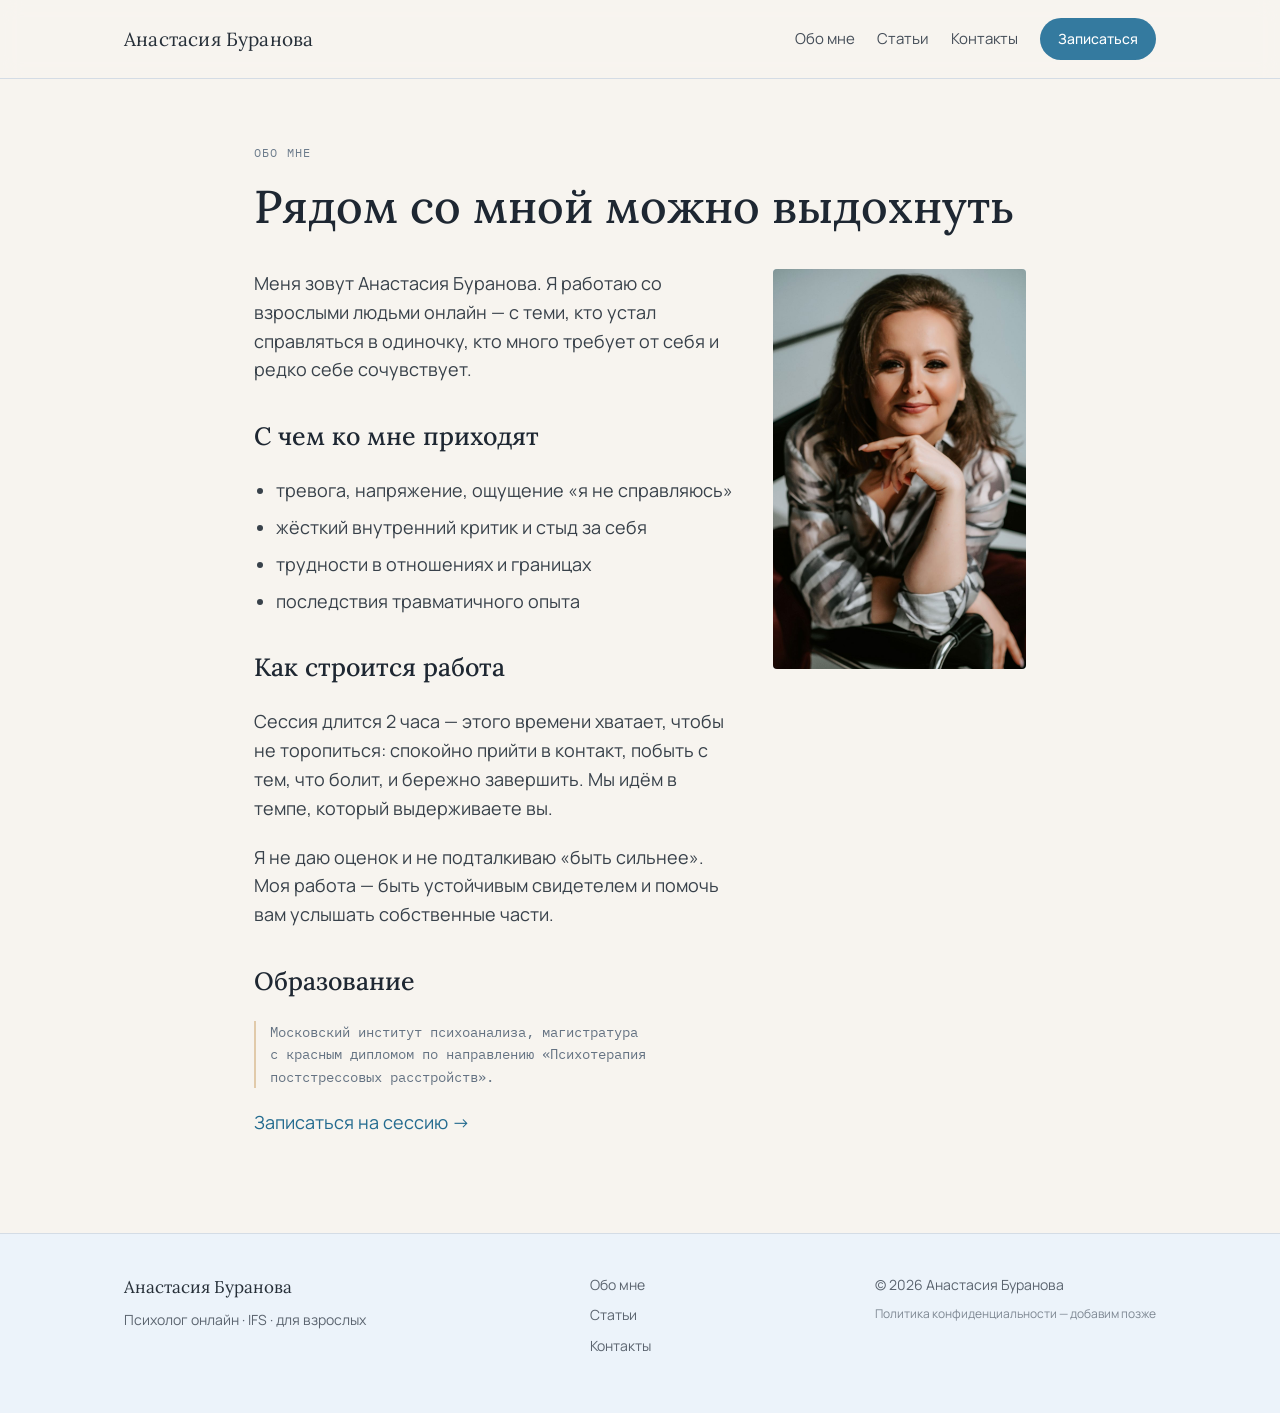
==== about.html @ a83aec08 "Сайт психолога Анастасии Бурановой (статический, из Claude Design) Многостраничный статический сайт " ====
<!DOCTYPE html>
<html lang="ru">
<head>
<meta charset="utf-8">
<meta name="viewport" content="width=device-width, initial-scale=1">
<title>Обо мне — Анастасия Буранова, психолог</title>
<meta name="description" content="Анастасия Буранова, психолог онлайн. Работаю со взрослыми в подходе IFS — бережно, без оценок. Образование: Московский институт психоанализа.">
<link rel="canonical" href="https://anbashkatova.github.io/psyholog/about.html">
<meta name="robots" content="index, follow">
<meta property="og:type" content="website">
<meta property="og:locale" content="ru_RU">
<meta property="og:site_name" content="Анастасия Буранова — психолог">
<meta property="og:title" content="Обо мне — Анастасия Буранова, психолог">
<meta property="og:description" content="Анастасия Буранова, психолог онлайн. Работаю со взрослыми в подходе IFS — бережно, без оценок. Образование: Московский институт психоанализа.">
<meta property="og:url" content="https://anbashkatova.github.io/psyholog/about.html">
<meta property="og:image" content="https://anbashkatova.github.io/psyholog/assets/portrait.jpg">
<meta name="twitter:card" content="summary_large_image">
<link rel="icon" href="favicon.svg" type="image/svg+xml">
<link rel="preconnect" href="https://fonts.googleapis.com">
<link rel="preconnect" href="https://fonts.gstatic.com" crossorigin>
<link rel="stylesheet" href="https://fonts.googleapis.com/css2?family=IBM+Plex+Mono:wght@400&family=Lora:ital,wght@0,400;0,500;0,600;1,400&family=Manrope:wght@400;500;600&display=swap">
<link rel="stylesheet" href="styles.css">

</head>
<body>
<div class="page">
  <header class="site-header">
    <div class="bar">
      <a href="index.html" class="brand">Анастасия&nbsp;Буранова</a>
      <nav class="nav">
        <a href="about.html" class="nav-lnk">Обо мне</a>
        <a href="blog.html" class="nav-lnk">Статьи</a>
        <a href="contacts.html" class="nav-lnk">Контакты</a>
        <a href="index.html#booking" class="cta cta-sm">Записаться</a>
      </nav>
    </div>
  </header>
  <main class="narrow">
    <p class="mono kicker">ОБО МНЕ</p>
    <h1 class="page-h1">Рядом со мной можно выдохнуть</h1>
    <div class="about-grid">
      <div class="about-body">
        <p>Меня зовут Анастасия Буранова. Я работаю со взрослыми людьми онлайн — с теми, кто устал справляться в одиночку, кто много требует от себя и редко себе сочувствует.</p>
        <h2 class="h2-sm">С чем ко мне приходят</h2>
        <ul class="dash-list">
          <li>тревога, напряжение, ощущение «я не справляюсь»</li>
          <li>жёсткий внутренний критик и стыд за себя</li>
          <li>трудности в отношениях и границах</li>
          <li>последствия травматичного опыта</li>
        </ul>
        <h2 class="h2-sm">Как строится работа</h2>
        <p>Сессия длится 2 часа — этого времени хватает, чтобы не торопиться: спокойно прийти в контакт, побыть с тем, что болит, и бережно завершить. Мы идём в темпе, который выдерживаете вы.</p>
        <p>Я не даю оценок и не подталкиваю «быть сильнее». Моя работа — быть устойчивым свидетелем и помочь вам услышать собственные части.</p>
        <h2 class="h2-sm">Образование</h2>
        <p class="edu-note">Московский институт психоанализа, магистратура с красным дипломом по направлению «Психотерапия постстрессовых расстройств».</p>
        <p><a href="index.html#booking" class="lnk">Записаться на сессию →</a></p>
      </div>
      <img src="assets/portrait.jpg" alt="Анастасия Буранова, психолог" class="about-photo" width="300" height="400">
    </div>
  </main>
  <footer class="site-footer">
    <div class="foot">
      <div class="foot-col">
        <span class="foot-name">Анастасия Буранова</span>
        <span>Психолог онлайн · IFS · для взрослых</span>
      </div>
      <div class="foot-col">
        <a href="about.html">Обо мне</a>
        <a href="blog.html">Статьи</a>
        <a href="contacts.html">Контакты</a>
      </div>
      <div class="foot-col foot-legal">
        <span>© 2026 Анастасия Буранова</span>
        <span class="muted">Политика конфиденциальности — добавим позже</span>
      </div>
    </div>
  </footer>
</div>
<script src="app.js" defer></script>
</body>
</html>
---- styles.css ----
/* Анастасия Буранова — психолог. Дизайн из Claude Design, палитра сохранена 1:1. */
:root{
  --bg:#f7f4ef; --ink:oklch(0.3 0.02 250); --ink-strong:oklch(0.27 0.025 252);
  --muted:oklch(0.5 0.02 250); --muted2:oklch(0.42 0.02 250); --line:oklch(0.89 0.015 250);
  --line-soft:oklch(0.93 0.01 250); --accent:oklch(0.55 0.09 235); --accent-ink:oklch(0.5 0.09 235);
  --accent-hover:oklch(0.48 0.1 235); --sky:oklch(0.94 0.025 232); --sand:oklch(0.95 0.028 75);
  --mono-warm:oklch(0.6 0.08 55);
}
*{box-sizing:border-box}
html,body{margin:0;padding:0;background:var(--bg)}
html{scroll-behavior:smooth}
body{font-family:Manrope,system-ui,sans-serif;color:var(--ink);line-height:1.6;-webkit-font-smoothing:antialiased}
img{max-width:100%;display:block}
a{color:var(--accent-ink);text-decoration:none}
a.lnk:hover{color:var(--accent-hover);text-decoration:underline}
::selection{background:oklch(0.88 0.05 232)}
.page{min-height:100vh}
.wrap{max-width:1080px;margin:0 auto;padding-left:24px;padding-right:24px}
.sec{padding-top:clamp(52px,6vw,84px)}
.mono{font-family:'IBM Plex Mono',ui-monospace,monospace}
.site-header{position:sticky;top:0;z-index:20;background:rgba(247,244,239,0.88);backdrop-filter:blur(10px);border-bottom:1px solid var(--line)}
.bar{max-width:1080px;margin:0 auto;padding:18px 24px;display:flex;align-items:center;gap:28px;flex-wrap:wrap}
.brand{font-family:Lora,Georgia,serif;font-size:19px;letter-spacing:.01em;color:var(--ink);margin-right:auto}
.brand:hover{text-decoration:none}
.nav{display:flex;align-items:center;gap:22px;flex-wrap:wrap;font-size:15px}
.nav-lnk{color:var(--muted2)}
.nav-lnk:hover{color:var(--accent-ink);text-decoration:none}
.cta{background:var(--accent);color:#fff;padding:15px 28px;border-radius:999px;font-weight:600;font-size:16px;display:inline-block}
.cta:hover{background:var(--accent-hover);color:#fff;text-decoration:none}
.cta-sm{padding:10px 18px;font-weight:500;font-size:14px}
.hero{background:linear-gradient(180deg,var(--sky) 0%,var(--bg) 100%)}
.hero-inner{max-width:1080px;margin:0 auto;padding:clamp(48px,6vw,76px) 24px clamp(52px,6vw,84px);display:flex;flex-wrap:wrap;gap:clamp(32px,4vw,56px);align-items:center}
.hero-copy{flex:1 1 340px;min-width:0}
.eyebrow{font-size:13px;letter-spacing:.14em;text-transform:uppercase;color:oklch(0.55 0.05 250);margin:0 0 20px}
.hero-h1{font-family:Lora,Georgia,serif;font-weight:500;font-size:clamp(34px,4.4vw,56px);line-height:1.12;margin:0 0 24px;color:var(--ink-strong);text-wrap:pretty}
.hero-lead{font-size:19px;line-height:1.62;margin:0 0 34px;max-width:34em;color:oklch(0.38 0.02 250);text-wrap:pretty}
.hero-cta{display:flex;gap:14px;flex-wrap:wrap;align-items:center}
.hero-price{font-size:15px;color:var(--muted)}
.hero-photo{flex:1 1 280px;min-width:0;max-width:420px;border-radius:4px;overflow:hidden;box-shadow:0 24px 60px -30px oklch(0.4 0.06 250 / .45)}
.hero-photo img{width:100%;aspect-ratio:4/5;object-fit:cover;object-position:50% 0%;background:oklch(0.9 0.03 232)}
.h2{font-family:Lora,Georgia,serif;font-weight:500;font-size:30px;line-height:1.2;margin:0 0 12px;color:var(--ink-strong)}
.sec-sub{margin:0 0 40px;font-size:17px;color:var(--muted);max-width:46em}
.page-h1{font-family:Lora,Georgia,serif;font-weight:500;font-size:clamp(32px,4vw,46px);line-height:1.14;margin:0 0 36px;color:var(--ink-strong);text-wrap:pretty}
.about-brief{display:flex;flex-wrap:wrap;gap:clamp(20px,3vw,48px);align-items:start}
.about-brief .h2{flex:1 1 240px;min-width:0;margin:0}
.about-brief-text{flex:2 1 320px;min-width:0;font-size:18px;color:oklch(0.38 0.02 250);display:flex;flex-direction:column;gap:18px}
.about-brief-text p{margin:0;text-wrap:pretty}
.cards{display:grid;grid-template-columns:repeat(auto-fit,minmax(260px,1fr));gap:20px}
.card{background:#fff;border:1px solid oklch(0.91 0.015 250);border-radius:6px;padding:28px}
.num{font-size:13px;color:var(--mono-warm);margin:0 0 14px}
.card-h{font-family:Lora,Georgia,serif;font-weight:500;font-size:21px;margin:0 0 12px;color:var(--ink-strong)}
.card-p{margin:0;font-size:16px;color:var(--muted2);text-wrap:pretty}
.booking{background:var(--sand);border-radius:8px;padding:clamp(26px,4vw,48px);display:flex;flex-wrap:wrap;gap:clamp(28px,4vw,44px);align-items:start}
.booking-info{flex:1 1 280px;min-width:0}
.booking-col{flex:1 1 320px;min-width:0}
.specs{margin:0;display:grid;grid-template-columns:auto 1fr;gap:10px 18px;font-size:17px}
.specs dt{color:oklch(0.52 0.02 250)}
.specs dd{margin:0;color:var(--ink)}
.note-soft{margin:22px 0 0;font-size:15px;color:oklch(0.48 0.02 250);text-wrap:pretty}
.booking-embed{background:#fff;border:1px solid oklch(0.9 0.02 250);border-radius:6px;padding:20px}
.mono-label{font-family:'IBM Plex Mono',monospace;font-size:12px;letter-spacing:.08em;color:oklch(0.55 0.03 250);margin:0 0 14px}
.planerka-frame{width:100%;min-height:620px;border:0;border-radius:6px;background:#fff;display:block}
.booking-fallback{margin:14px 0 0;font-size:14px;color:var(--muted)}
.teaser-head{display:flex;align-items:baseline;justify-content:space-between;gap:20px;flex-wrap:wrap;margin-bottom:28px}
.teaser-head .h2{margin:0}
.teaser-list{list-style:none;margin:0;padding:0;display:flex;flex-direction:column;border-top:1px solid oklch(0.9 0.015 250)}
.teaser-item{border-bottom:1px solid oklch(0.9 0.015 250)}
.row{display:grid;gap:20px;text-decoration:none;color:inherit;align-items:baseline}
.row:hover{background:oklch(0.97 0.012 250);text-decoration:none}
.teaser-row{grid-template-columns:108px minmax(0,1fr);padding:20px 4px}
.date{font-size:13px;color:oklch(0.58 0.03 250)}
.teaser-title{font-family:Lora,Georgia,serif;font-size:20px;color:oklch(0.3 0.025 252)}
.pills{display:flex;gap:14px;flex-wrap:wrap}
.pill{border:1px solid oklch(0.85 0.03 235);background:#fff;padding:14px 24px;border-radius:999px;font-size:16px;color:var(--ink)}
.pill:hover{background:oklch(0.97 0.015 235);text-decoration:none}
.sec-contacts-home{padding-bottom:96px}
.narrow{max-width:820px;margin:0 auto;padding:64px 24px 96px}
.kicker{font-size:12px;letter-spacing:.1em;text-transform:uppercase;color:oklch(0.58 0.03 250);margin:0 0 18px}
.about-grid{display:flex;flex-wrap:wrap-reverse;gap:clamp(24px,4vw,40px);align-items:start}
.about-body{flex:3 1 320px;min-width:0;font-size:18px;color:oklch(0.37 0.02 250);display:flex;flex-direction:column;gap:20px}
.about-body p{margin:0;text-wrap:pretty}
.h2-sm{font-family:Lora,Georgia,serif;font-weight:500;font-size:25px;margin:12px 0 0;color:var(--ink-strong)}
.dash-list{margin:0;padding-left:22px;display:flex;flex-direction:column;gap:8px}
.edu-note{font-family:'IBM Plex Mono',monospace;font-size:14px;color:oklch(0.55 0.03 250);border-left:2px solid oklch(0.85 0.05 75);padding-left:14px;text-wrap:pretty}
.about-photo{flex:1 1 200px;min-width:0;max-width:300px;aspect-ratio:3/4;object-fit:cover;object-position:50% 0%;border-radius:4px;background:oklch(0.9 0.03 232)}
.blog{max-width:760px}
.blog-h1{margin-bottom:14px}
.blog-sub{margin:0 0 32px;font-size:18px;color:var(--muted);text-wrap:pretty}
.subscribe{display:flex;align-items:center;justify-content:space-between;gap:16px;background:var(--sand);border:1px solid oklch(0.89 0.04 75);border-radius:6px;padding:16px 20px;color:oklch(0.34 0.02 250);font-size:16px;margin-bottom:36px}
.subscribe:hover{background:oklch(0.97 0.02 75);text-decoration:none}
.subscribe-arr{font-size:13px;color:var(--accent-ink)}
.search-input{width:100%;font-family:Manrope,sans-serif;font-size:16px;padding:14px 18px;border:1px solid oklch(0.88 0.015 250);border-radius:6px;background:#fff;color:var(--ink);outline:none;margin-bottom:36px}
.search-input:focus{border-color:oklch(0.65 0.07 235)}
.tags-label{font-size:15px;color:var(--muted);margin:0 0 14px}
.tags{display:flex;flex-wrap:wrap;gap:10px}
.top-tags{margin-bottom:12px}
.tag-btn{font-family:Manrope,sans-serif;font-size:14px;padding:9px 16px;border-radius:999px;cursor:pointer;border:1px solid oklch(0.88 0.02 250);background:#fff;color:var(--muted2)}
.tag-btn:hover{border-color:oklch(0.7 0.05 235)}
.tag-btn.active{border-color:var(--accent);background:var(--accent);color:#fff}
.all-tags-wrap{margin-bottom:44px}
.all-tags-summary{cursor:pointer;font-size:14px;color:var(--accent-ink);font-family:'IBM Plex Mono',monospace}
.all-tags{padding-top:14px}
.month{margin-bottom:40px}
.month-label{font-family:'IBM Plex Mono',monospace;font-weight:400;font-size:12px;letter-spacing:.14em;color:oklch(0.58 0.03 250);margin:0 0 6px;padding-bottom:10px;border-bottom:1px solid oklch(0.9 0.015 250)}
.post-list{list-style:none;margin:0;padding:0}
.post-row{grid-template-columns:92px minmax(0,1fr);gap:18px;padding:16px 4px;border-bottom:1px solid var(--line-soft)}
.post-title{font-family:Lora,Georgia,serif;font-size:19px;color:oklch(0.3 0.025 252);text-wrap:pretty}
.empty{font-size:16px;color:var(--muted)}
.article{max-width:680px;padding-top:56px}
.art-back{margin:0 0 28px;font-size:15px}
.art-meta{font-size:12px;letter-spacing:.08em;color:oklch(0.58 0.03 250);margin:0 0 14px}
.art-h1{font-family:Lora,Georgia,serif;font-weight:500;font-size:clamp(30px,3.6vw,42px);line-height:1.16;margin:0 0 28px;color:var(--ink-strong);text-wrap:pretty}
.art-lead{font-size:20px;line-height:1.55;color:oklch(0.36 0.02 250);margin:0 0 32px;text-wrap:pretty}
.art-body{font-size:18px;color:oklch(0.37 0.02 250);display:flex;flex-direction:column;gap:22px}
.art-body p{margin:0;text-wrap:pretty}
.art-h2{font-family:Lora,Georgia,serif;font-weight:500;font-size:25px;margin:0;color:var(--ink-strong)}
.art-note{font-family:'IBM Plex Mono',monospace;font-size:14px;color:oklch(0.55 0.03 250);border-left:2px solid oklch(0.85 0.05 75);padding-left:14px;text-wrap:pretty}
.art-cta{margin-top:48px;padding:32px;background:var(--sky);border-radius:8px}
.art-cta p{margin:0 0 18px;font-size:17px;color:oklch(0.33 0.02 250);text-wrap:pretty}
.art-cta .cta{padding:13px 24px;font-size:15px}
.site-footer{border-top:1px solid var(--line);background:oklch(0.96 0.012 250)}
.foot{max-width:1080px;margin:0 auto;padding:40px 24px 56px;display:flex;gap:28px;flex-wrap:wrap;justify-content:space-between;align-items:flex-start;font-size:14px;color:var(--muted)}
.foot-col{display:flex;flex-direction:column;gap:8px}
.foot-col a{color:var(--muted)}
.foot-col a:hover{color:var(--accent-ink)}
.foot-name{font-family:Lora,Georgia,serif;font-size:17px;color:var(--ink)}
.foot-legal{max-width:22em}
.muted{color:oklch(0.62 0.02 250);font-size:12px}
@media (prefers-reduced-motion:reduce){html{scroll-behavior:auto}*{transition:none!important}}
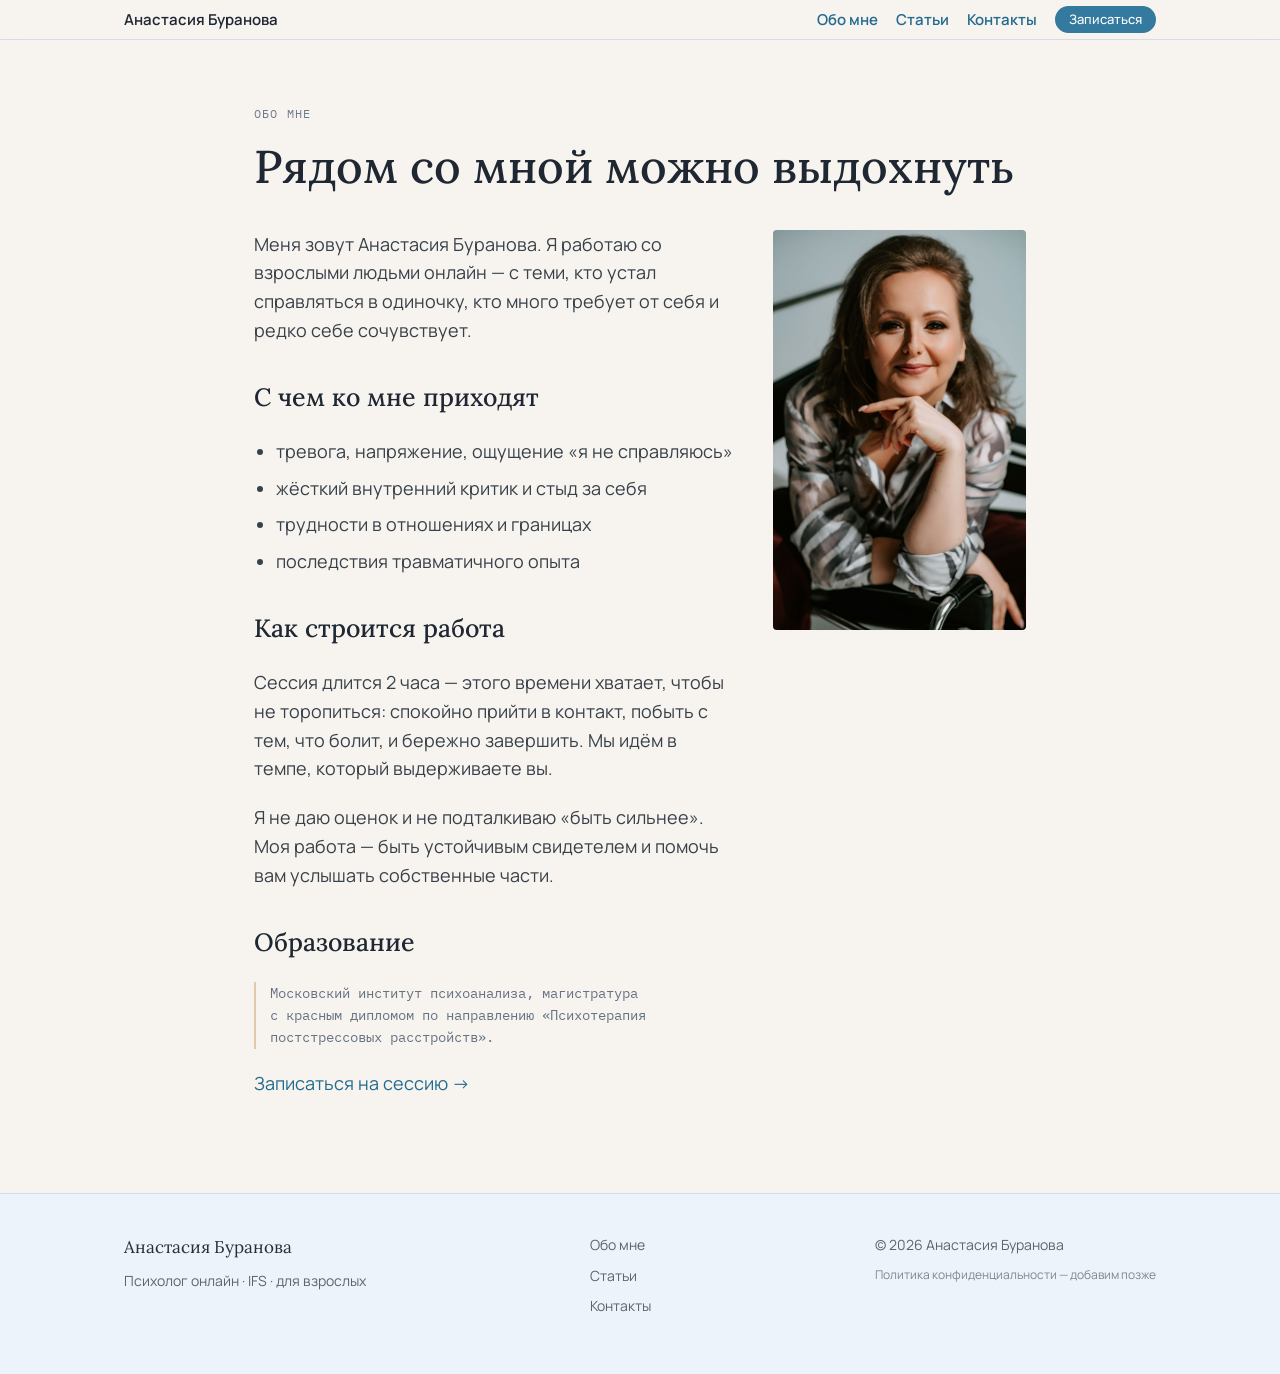
==== commit 3492611c: "Привязать домен buranova-psyholog.ru Добавлен файл CNAME для GitHub Pages; все канонические ссылки, " ====
--- a/about.html
+++ b/about.html
@@ -5,15 +5,15 @@
 <meta name="viewport" content="width=device-width, initial-scale=1">
 <title>Обо мне — Анастасия Буранова, психолог</title>
 <meta name="description" content="Анастасия Буранова, психолог онлайн. Работаю со взрослыми в подходе IFS — бережно, без оценок. Образование: Московский институт психоанализа.">
-<link rel="canonical" href="https://anbashkatova.github.io/psyholog/about.html">
+<link rel="canonical" href="https://buranova-psyholog.ru/about.html">
 <meta name="robots" content="index, follow">
 <meta property="og:type" content="website">
 <meta property="og:locale" content="ru_RU">
 <meta property="og:site_name" content="Анастасия Буранова — психолог">
 <meta property="og:title" content="Обо мне — Анастасия Буранова, психолог">
 <meta property="og:description" content="Анастасия Буранова, психолог онлайн. Работаю со взрослыми в подходе IFS — бережно, без оценок. Образование: Московский институт психоанализа.">
-<meta property="og:url" content="https://anbashkatova.github.io/psyholog/about.html">
-<meta property="og:image" content="https://anbashkatova.github.io/psyholog/assets/portrait.jpg">
+<meta property="og:url" content="https://buranova-psyholog.ru/about.html">
+<meta property="og:image" content="https://buranova-psyholog.ru/assets/portrait.jpg">
 <meta name="twitter:card" content="summary_large_image">
 <link rel="icon" href="favicon.svg" type="image/svg+xml">
 <link rel="preconnect" href="https://fonts.googleapis.com">
--- a/styles.css
+++ b/styles.css
@@ -19,25 +19,31 @@
 .sec{padding-top:clamp(52px,6vw,84px)}
 .mono{font-family:'IBM Plex Mono',ui-monospace,monospace}
 .site-header{position:sticky;top:0;z-index:20;background:rgba(247,244,239,0.88);backdrop-filter:blur(10px);border-bottom:1px solid var(--line)}
-.bar{max-width:1080px;margin:0 auto;padding:18px 24px;display:flex;align-items:center;gap:28px;flex-wrap:wrap}
-.brand{font-family:Lora,Georgia,serif;font-size:19px;letter-spacing:.01em;color:var(--ink);margin-right:auto}
+.bar{max-width:1080px;margin:0 auto;padding:6px 24px;display:flex;align-items:center;gap:24px;flex-wrap:wrap;line-height:1.15}
+.brand{font-size:15px;color:var(--ink-strong);font-weight:600;margin-right:auto;line-height:1.15}
 .brand:hover{text-decoration:none}
-.nav{display:flex;align-items:center;gap:22px;flex-wrap:wrap;font-size:15px}
-.nav-lnk{color:var(--muted2)}
-.nav-lnk:hover{color:var(--accent-ink);text-decoration:none}
+.nav{display:flex;align-items:center;gap:18px;flex-wrap:wrap;font-size:15px;line-height:1.15}
+.nav-lnk{color:var(--accent-ink);font-weight:600}
+.nav-lnk:hover{color:var(--accent-hover);text-decoration:none}
 .cta{background:var(--accent);color:#fff;padding:15px 28px;border-radius:999px;font-weight:600;font-size:16px;display:inline-block}
 .cta:hover{background:var(--accent-hover);color:#fff;text-decoration:none}
-.cta-sm{padding:10px 18px;font-weight:500;font-size:14px}
+.cta-sm{padding:6px 14px;font-weight:500;font-size:13px;line-height:1.15}
 .hero{background:linear-gradient(180deg,var(--sky) 0%,var(--bg) 100%)}
 .hero-inner{max-width:1080px;margin:0 auto;padding:clamp(48px,6vw,76px) 24px clamp(52px,6vw,84px);display:flex;flex-wrap:wrap;gap:clamp(32px,4vw,56px);align-items:center}
 .hero-copy{flex:1 1 340px;min-width:0}
 .eyebrow{font-size:13px;letter-spacing:.14em;text-transform:uppercase;color:oklch(0.55 0.05 250);margin:0 0 20px}
 .hero-h1{font-family:Lora,Georgia,serif;font-weight:500;font-size:clamp(34px,4.4vw,56px);line-height:1.12;margin:0 0 24px;color:var(--ink-strong);text-wrap:pretty}
-.hero-lead{font-size:19px;line-height:1.62;margin:0 0 34px;max-width:34em;color:oklch(0.38 0.02 250);text-wrap:pretty}
+.hero-lead{font-size:16px;line-height:1.6;margin:0 0 34px;max-width:40em;color:oklch(0.38 0.02 250)}
+.hero-lead p{margin:0;text-wrap:pretty}
+.hero-lead p::before{content:"•";color:oklch(0.8 0.03 235);margin-right:.4em}
+.hero-lead p + p{margin-top:1.6em}
 .hero-cta{display:flex;gap:14px;flex-wrap:wrap;align-items:center}
-.hero-price{font-size:15px;color:var(--muted)}
-.hero-photo{flex:1 1 280px;min-width:0;max-width:420px;border-radius:4px;overflow:hidden;box-shadow:0 24px 60px -30px oklch(0.4 0.06 250 / .45)}
-.hero-photo img{width:100%;aspect-ratio:4/5;object-fit:cover;object-position:50% 0%;background:oklch(0.9 0.03 232)}
+.hero-price{display:flex;flex-direction:column;gap:6px;font-size:15px;color:var(--ink-strong)}
+.hero-price b{font-weight:600}
+.hero-price-sub{font-weight:500;font-size:14px;line-height:1.5;color:var(--ink);max-width:32em;text-wrap:pretty}
+.hero-photo{position:relative;flex:1 1 280px;min-width:0;max-width:420px}
+.hero-photo::before{content:"";position:absolute;inset:-14px -16px -26px -16px;border-radius:24px;background:linear-gradient(150deg,var(--accent) 0%,oklch(0.8 0.09 75) 50%,oklch(0.78 0.08 235) 100%);filter:blur(34px);opacity:.72;z-index:0}
+.hero-photo img{width:100%;aspect-ratio:4/5;object-fit:cover;object-position:50% 0%;border-radius:8px;background:oklch(0.9 0.03 232);position:relative;z-index:1}
 .h2{font-family:Lora,Georgia,serif;font-weight:500;font-size:30px;line-height:1.2;margin:0 0 12px;color:var(--ink-strong)}
 .sec-sub{margin:0 0 40px;font-size:17px;color:var(--muted);max-width:46em}
 .page-h1{font-family:Lora,Georgia,serif;font-weight:500;font-size:clamp(32px,4vw,46px);line-height:1.14;margin:0 0 36px;color:var(--ink-strong);text-wrap:pretty}
@@ -50,16 +56,16 @@
 .num{font-size:13px;color:var(--mono-warm);margin:0 0 14px}
 .card-h{font-family:Lora,Georgia,serif;font-weight:500;font-size:21px;margin:0 0 12px;color:var(--ink-strong)}
 .card-p{margin:0;font-size:16px;color:var(--muted2);text-wrap:pretty}
-.booking{background:var(--sand);border-radius:8px;padding:clamp(26px,4vw,48px);display:flex;flex-wrap:wrap;gap:clamp(28px,4vw,44px);align-items:start}
-.booking-info{flex:1 1 280px;min-width:0}
+.booking{background:linear-gradient(135deg,var(--sand) 0%,var(--bg) 50%,var(--sky) 100%);border:1px solid var(--line-soft);border-radius:16px;padding:clamp(22px,3vw,34px);display:flex;flex-wrap:wrap;gap:clamp(24px,3.5vw,40px);align-items:start}
+.booking-info{flex:1 1 260px;min-width:0}
 .booking-col{flex:1 1 320px;min-width:0}
-.specs{margin:0;display:grid;grid-template-columns:auto 1fr;gap:10px 18px;font-size:17px}
+.specs{margin:0;display:grid;grid-template-columns:auto 1fr;gap:8px 18px;font-size:15px}
 .specs dt{color:oklch(0.52 0.02 250)}
 .specs dd{margin:0;color:var(--ink)}
-.note-soft{margin:22px 0 0;font-size:15px;color:oklch(0.48 0.02 250);text-wrap:pretty}
-.booking-embed{background:#fff;border:1px solid oklch(0.9 0.02 250);border-radius:6px;padding:20px}
+.note-soft{margin:16px 0 0;font-size:14px;color:oklch(0.48 0.02 250);text-wrap:pretty}
+.booking-embed{background:#fff;border:1px solid oklch(0.9 0.02 250);border-radius:10px;padding:18px}
 .mono-label{font-family:'IBM Plex Mono',monospace;font-size:12px;letter-spacing:.08em;color:oklch(0.55 0.03 250);margin:0 0 14px}
-.planerka-frame{width:100%;min-height:620px;border:0;border-radius:6px;background:#fff;display:block}
+.planerka-frame{width:100%;min-height:580px;border:0;border-radius:6px;background:#fff;display:block}
 .booking-fallback{margin:14px 0 0;font-size:14px;color:var(--muted)}
 .teaser-head{display:flex;align-items:baseline;justify-content:space-between;gap:20px;flex-wrap:wrap;margin-bottom:28px}
 .teaser-head .h2{margin:0}
@@ -127,3 +133,12 @@
 .foot-legal{max-width:22em}
 .muted{color:oklch(0.62 0.02 250);font-size:12px}
 @media (prefers-reduced-motion:reduce){html{scroll-behavior:auto}*{transition:none!important}}
+
+/* мобильная шапка: слева две строки (имя / меню), кнопка — справа по центру между ними */
+@media (max-width:640px){
+  .bar{position:relative;padding:2px 124px 2px 14px;gap:3px 10px;line-height:1.05}
+  .brand{flex-basis:100%;margin-right:0;line-height:1.1;text-align:left}
+  .nav{flex-basis:100%;flex-wrap:nowrap;gap:8px;font-size:13px;line-height:1.1;justify-content:flex-start;align-items:center}
+  .nav-lnk{white-space:nowrap}
+  .cta-sm{position:absolute;right:14px;top:50%;transform:translateY(-50%);margin:0;padding:7px 16px;font-size:13px;font-weight:600;white-space:nowrap;line-height:1.1}
+}
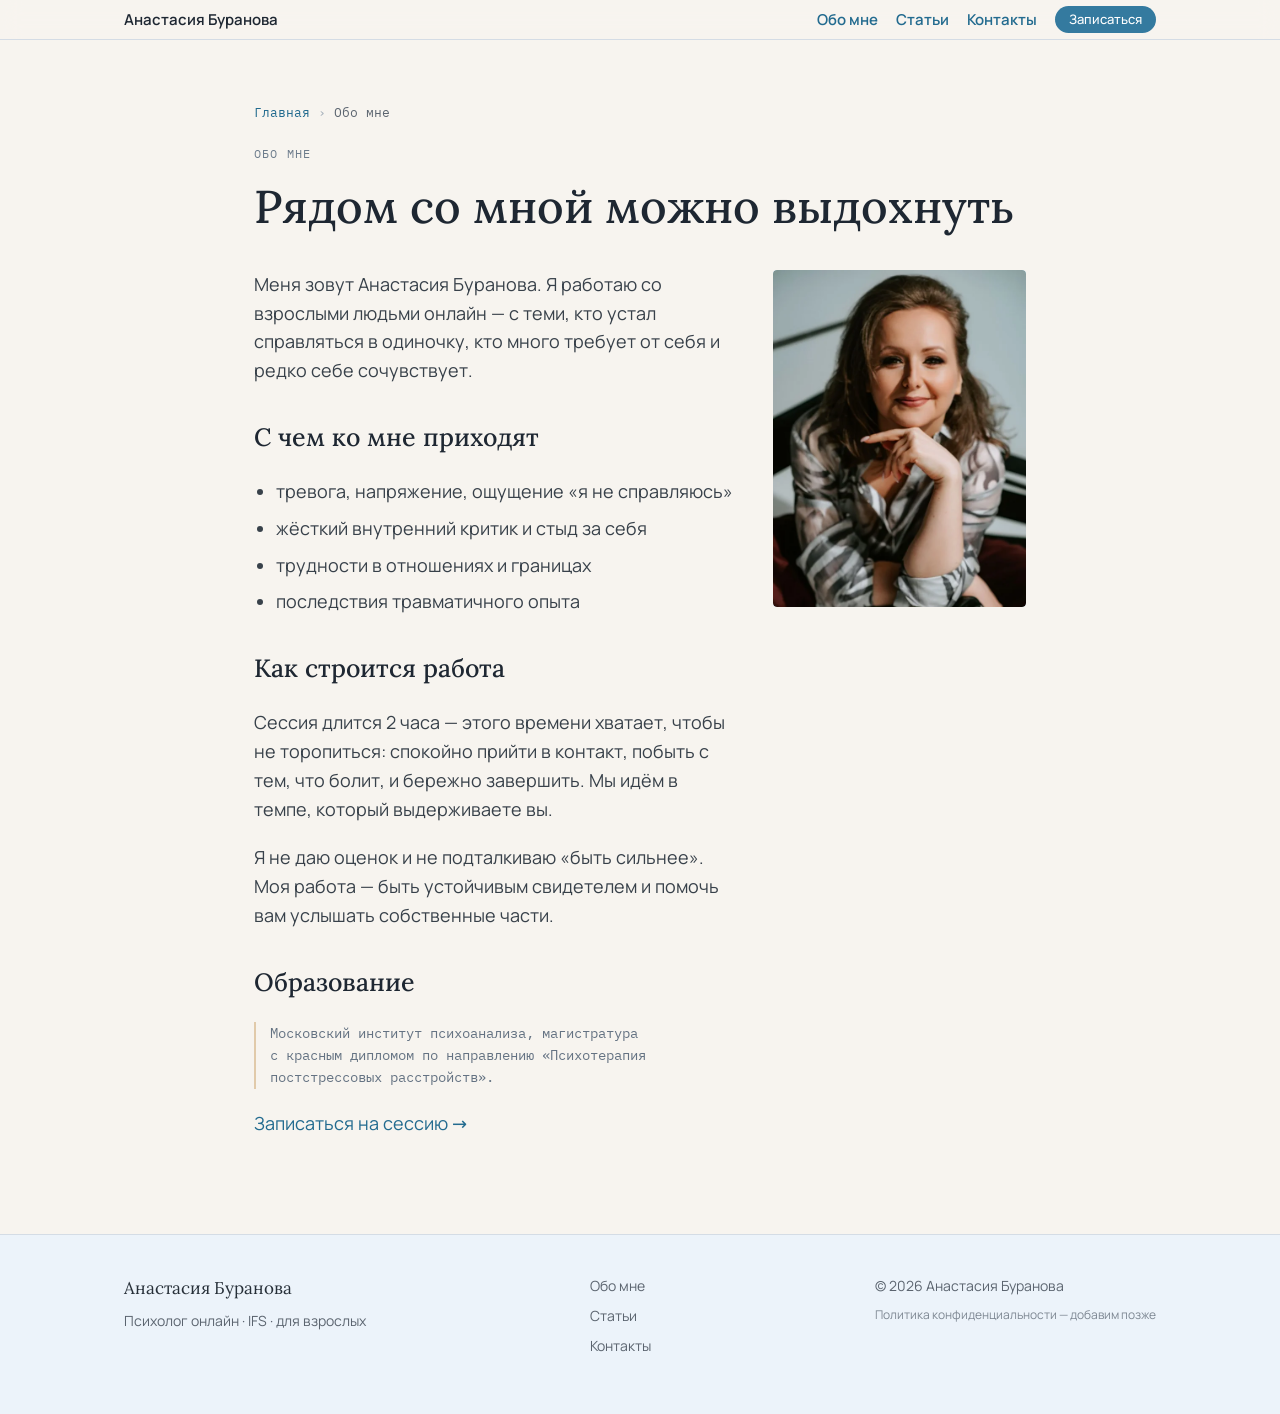
==== commit 567e72dd: "Техническая SEO-оптимизация: шрифты, картинки, микроразметка, 404, sitemap - Google Fonts заменены л" ====
--- a/about.html
+++ b/about.html
@@ -13,14 +13,31 @@
 <meta property="og:title" content="Обо мне — Анастасия Буранова, психолог">
 <meta property="og:description" content="Анастасия Буранова, психолог онлайн. Работаю со взрослыми в подходе IFS — бережно, без оценок. Образование: Московский институт психоанализа.">
 <meta property="og:url" content="https://buranova-psyholog.ru/about.html">
-<meta property="og:image" content="https://buranova-psyholog.ru/assets/portrait.jpg">
+<meta property="og:image" content="https://buranova-psyholog.ru/assets/og-cover.jpg">
+<meta property="og:image:width" content="1200">
+<meta property="og:image:height" content="630">
+<meta property="og:image:alt" content="Анастасия Буранова — психолог онлайн, метод IFS">
 <meta name="twitter:card" content="summary_large_image">
 <link rel="icon" href="favicon.svg" type="image/svg+xml">
-<link rel="preconnect" href="https://fonts.googleapis.com">
-<link rel="preconnect" href="https://fonts.gstatic.com" crossorigin>
-<link rel="stylesheet" href="https://fonts.googleapis.com/css2?family=IBM+Plex+Mono:wght@400&family=Lora:ital,wght@0,400;0,500;0,600;1,400&family=Manrope:wght@400;500;600&display=swap">
+<link rel="preload" href="assets/fonts/Manrope-400-cyrillic.woff2" as="font" type="font/woff2" crossorigin>
+<link rel="preload" href="assets/fonts/Lora-400-cyrillic.woff2" as="font" type="font/woff2" crossorigin>
+<link rel="stylesheet" href="assets/fonts.css?v=1">
 <link rel="stylesheet" href="styles.css">
 
+  <!-- Yandex.Metrika counter -->
+  <script type="text/javascript">
+      (function(m,e,t,r,i,k,a){
+          m[i]=m[i]||function(){(m[i].a=m[i].a||[]).push(arguments)};
+          m[i].l=1*new Date();
+          for (var j = 0; j < document.scripts.length; j++) {if (document.scripts[j].src === r) { return; }}
+          k=e.createElement(t),a=e.getElementsByTagName(t)[0],k.async=1,k.src=r,a.parentNode.insertBefore(k,a)
+      })(window, document,'script','https://mc.yandex.ru/metrika/tag.js?id=112844238', 'ym');
+
+      ym(112844238, 'init', {ssr:true, webvisor:true, clickmap:true, ecommerce:"dataLayer", referrer: document.referrer, url: location.href, accurateTrackBounce:true, trackLinks:true});
+  </script>
+  <noscript><div><img src="https://mc.yandex.ru/watch/112844238" style="position:absolute; left:-9999px;" alt="" /></div></noscript>
+  <!-- /Yandex.Metrika counter -->
+<script type="application/ld+json">{"@context":"https://schema.org","@type":"BreadcrumbList","itemListElement":[{"@type":"ListItem","position":1,"name":"Главная","item":"https://buranova-psyholog.ru/"},{"@type":"ListItem","position":2,"name":"Обо мне","item":"https://buranova-psyholog.ru/about.html"}]}</script>
 </head>
 <body>
 <div class="page">
@@ -36,6 +53,7 @@
     </div>
   </header>
   <main class="narrow">
+    <nav class="crumbs" aria-label="Хлебные крошки"><a href="index.html">Главная</a><span class="crumbs-sep" aria-hidden="true">›</span><span class="crumbs-cur">Обо мне</span></nav>
     <p class="mono kicker">ОБО МНЕ</p>
     <h1 class="page-h1">Рядом со мной можно выдохнуть</h1>
     <div class="about-grid">
@@ -55,7 +73,10 @@
         <p class="edu-note">Московский институт психоанализа, магистратура с красным дипломом по направлению «Психотерапия постстрессовых расстройств».</p>
         <p><a href="index.html#booking" class="lnk">Записаться на сессию →</a></p>
       </div>
-      <img src="assets/portrait.jpg" alt="Анастасия Буранова, психолог" class="about-photo" width="300" height="400">
+      <picture class="about-photo">
+        <source type="image/webp" srcset="assets/portrait-600.webp 600w, assets/portrait-900.webp 900w" sizes="(max-width:700px) 60vw, 300px">
+        <img src="assets/portrait.jpg" alt="Анастасия Буранова, психолог" width="300" height="400" loading="lazy" decoding="async">
+      </picture>
     </div>
   </main>
   <footer class="site-footer">
--- a/assets/fonts.css
+++ b/assets/fonts.css
@@ -0,0 +1,129 @@
+/* Локальные шрифты: подмножества cyrillic + latin (Google Fonts v2) */
+@font-face {
+  font-family: 'IBM Plex Mono';
+  font-style: normal;
+  font-weight: 400;
+  font-display: swap;
+  src: url(fonts/IBMPlexMono-400-cyrillic.woff2) format('woff2');
+  unicode-range: U+0301, U+0400-045F, U+0490-0491, U+04B0-04B1, U+2116;
+}
+@font-face {
+  font-family: 'IBM Plex Mono';
+  font-style: normal;
+  font-weight: 400;
+  font-display: swap;
+  src: url(fonts/IBMPlexMono-400-latin.woff2) format('woff2');
+  unicode-range: U+0000-00FF, U+0131, U+0152-0153, U+02BB-02BC, U+02C6, U+02DA, U+02DC, U+0304, U+0308, U+0329, U+2000-206F, U+20AC, U+2122, U+2191, U+2193, U+2212, U+2215, U+FEFF, U+FFFD;
+}
+@font-face {
+  font-family: 'Lora';
+  font-style: italic;
+  font-weight: 400;
+  font-display: swap;
+  src: url(fonts/Lora-400i-cyrillic.woff2) format('woff2');
+  unicode-range: U+0301, U+0400-045F, U+0490-0491, U+04B0-04B1, U+2116;
+}
+@font-face {
+  font-family: 'Lora';
+  font-style: italic;
+  font-weight: 400;
+  font-display: swap;
+  src: url(fonts/Lora-400i-latin.woff2) format('woff2');
+  unicode-range: U+0000-00FF, U+0131, U+0152-0153, U+02BB-02BC, U+02C6, U+02DA, U+02DC, U+0304, U+0308, U+0329, U+2000-206F, U+20AC, U+2122, U+2191, U+2193, U+2212, U+2215, U+FEFF, U+FFFD;
+}
+@font-face {
+  font-family: 'Lora';
+  font-style: normal;
+  font-weight: 400;
+  font-display: swap;
+  src: url(fonts/Lora-400-cyrillic.woff2) format('woff2');
+  unicode-range: U+0301, U+0400-045F, U+0490-0491, U+04B0-04B1, U+2116;
+}
+@font-face {
+  font-family: 'Lora';
+  font-style: normal;
+  font-weight: 400;
+  font-display: swap;
+  src: url(fonts/Lora-400-latin.woff2) format('woff2');
+  unicode-range: U+0000-00FF, U+0131, U+0152-0153, U+02BB-02BC, U+02C6, U+02DA, U+02DC, U+0304, U+0308, U+0329, U+2000-206F, U+20AC, U+2122, U+2191, U+2193, U+2212, U+2215, U+FEFF, U+FFFD;
+}
+@font-face {
+  font-family: 'Lora';
+  font-style: normal;
+  font-weight: 500;
+  font-display: swap;
+  src: url(fonts/Lora-400-cyrillic.woff2) format('woff2');
+  unicode-range: U+0301, U+0400-045F, U+0490-0491, U+04B0-04B1, U+2116;
+}
+@font-face {
+  font-family: 'Lora';
+  font-style: normal;
+  font-weight: 500;
+  font-display: swap;
+  src: url(fonts/Lora-400-latin.woff2) format('woff2');
+  unicode-range: U+0000-00FF, U+0131, U+0152-0153, U+02BB-02BC, U+02C6, U+02DA, U+02DC, U+0304, U+0308, U+0329, U+2000-206F, U+20AC, U+2122, U+2191, U+2193, U+2212, U+2215, U+FEFF, U+FFFD;
+}
+@font-face {
+  font-family: 'Lora';
+  font-style: normal;
+  font-weight: 600;
+  font-display: swap;
+  src: url(fonts/Lora-400-cyrillic.woff2) format('woff2');
+  unicode-range: U+0301, U+0400-045F, U+0490-0491, U+04B0-04B1, U+2116;
+}
+@font-face {
+  font-family: 'Lora';
+  font-style: normal;
+  font-weight: 600;
+  font-display: swap;
+  src: url(fonts/Lora-400-latin.woff2) format('woff2');
+  unicode-range: U+0000-00FF, U+0131, U+0152-0153, U+02BB-02BC, U+02C6, U+02DA, U+02DC, U+0304, U+0308, U+0329, U+2000-206F, U+20AC, U+2122, U+2191, U+2193, U+2212, U+2215, U+FEFF, U+FFFD;
+}
+@font-face {
+  font-family: 'Manrope';
+  font-style: normal;
+  font-weight: 400;
+  font-display: swap;
+  src: url(fonts/Manrope-400-cyrillic.woff2) format('woff2');
+  unicode-range: U+0301, U+0400-045F, U+0490-0491, U+04B0-04B1, U+2116;
+}
+@font-face {
+  font-family: 'Manrope';
+  font-style: normal;
+  font-weight: 400;
+  font-display: swap;
+  src: url(fonts/Manrope-400-latin.woff2) format('woff2');
+  unicode-range: U+0000-00FF, U+0131, U+0152-0153, U+02BB-02BC, U+02C6, U+02DA, U+02DC, U+0304, U+0308, U+0329, U+2000-206F, U+20AC, U+2122, U+2191, U+2193, U+2212, U+2215, U+FEFF, U+FFFD;
+}
+@font-face {
+  font-family: 'Manrope';
+  font-style: normal;
+  font-weight: 500;
+  font-display: swap;
+  src: url(fonts/Manrope-400-cyrillic.woff2) format('woff2');
+  unicode-range: U+0301, U+0400-045F, U+0490-0491, U+04B0-04B1, U+2116;
+}
+@font-face {
+  font-family: 'Manrope';
+  font-style: normal;
+  font-weight: 500;
+  font-display: swap;
+  src: url(fonts/Manrope-400-latin.woff2) format('woff2');
+  unicode-range: U+0000-00FF, U+0131, U+0152-0153, U+02BB-02BC, U+02C6, U+02DA, U+02DC, U+0304, U+0308, U+0329, U+2000-206F, U+20AC, U+2122, U+2191, U+2193, U+2212, U+2215, U+FEFF, U+FFFD;
+}
+@font-face {
+  font-family: 'Manrope';
+  font-style: normal;
+  font-weight: 600;
+  font-display: swap;
+  src: url(fonts/Manrope-400-cyrillic.woff2) format('woff2');
+  unicode-range: U+0301, U+0400-045F, U+0490-0491, U+04B0-04B1, U+2116;
+}
+@font-face {
+  font-family: 'Manrope';
+  font-style: normal;
+  font-weight: 600;
+  font-display: swap;
+  src: url(fonts/Manrope-400-latin.woff2) format('woff2');
+  unicode-range: U+0000-00FF, U+0131, U+0152-0153, U+02BB-02BC, U+02C6, U+02DA, U+02DC, U+0304, U+0308, U+0329, U+2000-206F, U+20AC, U+2122, U+2191, U+2193, U+2212, U+2215, U+FEFF, U+FFFD;
+}
--- a/styles.css
+++ b/styles.css
@@ -142,3 +142,20 @@
   .nav-lnk{white-space:nowrap}
   .cta-sm{position:absolute;right:14px;top:50%;transform:translateY(-50%);margin:0;padding:7px 16px;font-size:13px;font-weight:600;white-space:nowrap;line-height:1.1}
 }
+
+/* --- Хлебные крошки --- */
+.crumbs{font-family:'IBM Plex Mono',ui-monospace,monospace;font-size:13px;color:oklch(0.58 0.03 250);margin:0 0 22px;display:flex;flex-wrap:wrap;align-items:center;gap:8px;line-height:1.4}
+.crumbs a{color:var(--accent-ink)}
+.crumbs a:hover{color:var(--accent-hover);text-decoration:underline}
+.crumbs-sep{color:oklch(0.75 0.02 250)}
+.crumbs-cur{color:var(--muted)}
+
+/* --- Портрет в <picture> (webp + jpg) --- */
+.hero-photo picture{display:block;position:relative;z-index:1}
+picture.about-photo{display:block;overflow:hidden}
+picture.about-photo img{width:100%;height:100%;object-fit:cover;object-position:50% 0%;border-radius:4px;background:oklch(0.9 0.03 232)}
+
+/* --- Страница 404 --- */
+.nf{max-width:640px;margin:0 auto;padding:clamp(64px,9vw,120px) 24px}
+.nf-code{font-family:'IBM Plex Mono',monospace;font-size:13px;letter-spacing:.14em;color:var(--mono-warm);margin:0 0 18px}
+.nf-links{display:flex;flex-wrap:wrap;gap:14px;margin-top:32px}
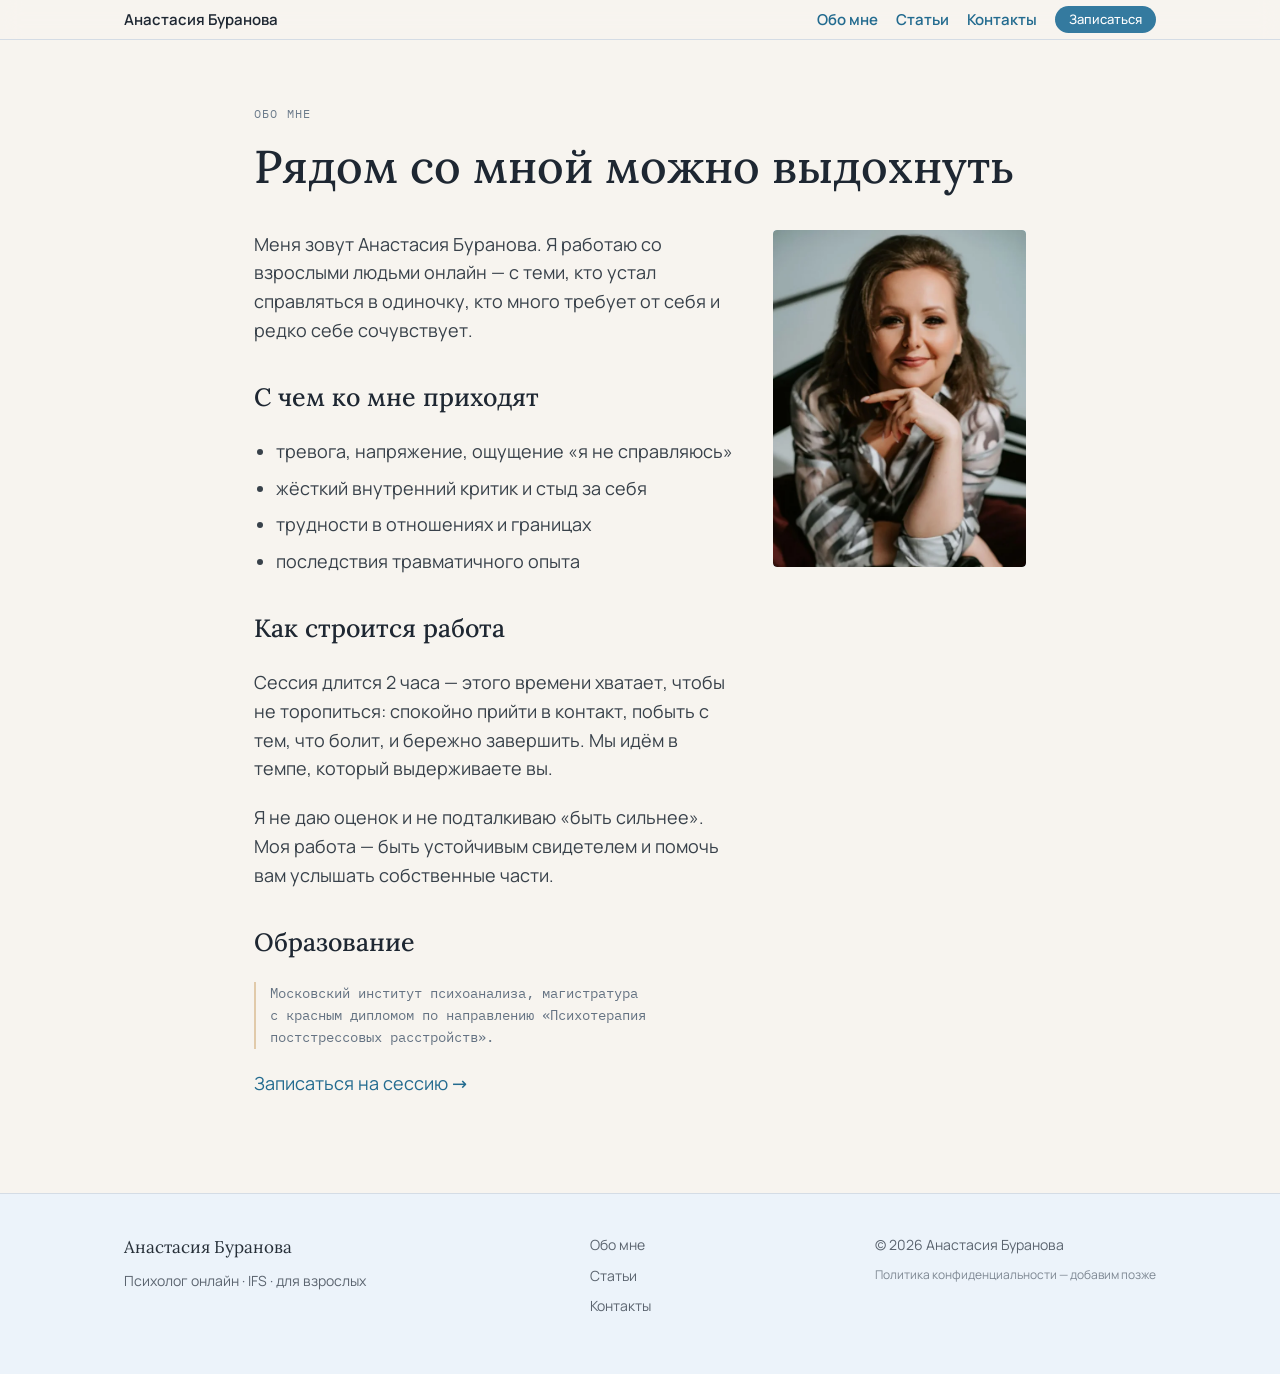
==== commit b3c34f5a: "Откатить хлебные крошки — вернуть прежнее оформление внутренних страниц Единственное, что менялось в" ====
--- a/about.html
+++ b/about.html
@@ -37,7 +37,6 @@
   </script>
   <noscript><div><img src="https://mc.yandex.ru/watch/112844238" style="position:absolute; left:-9999px;" alt="" /></div></noscript>
   <!-- /Yandex.Metrika counter -->
-<script type="application/ld+json">{"@context":"https://schema.org","@type":"BreadcrumbList","itemListElement":[{"@type":"ListItem","position":1,"name":"Главная","item":"https://buranova-psyholog.ru/"},{"@type":"ListItem","position":2,"name":"Обо мне","item":"https://buranova-psyholog.ru/about.html"}]}</script>
 </head>
 <body>
 <div class="page">
@@ -53,7 +52,6 @@
     </div>
   </header>
   <main class="narrow">
-    <nav class="crumbs" aria-label="Хлебные крошки"><a href="index.html">Главная</a><span class="crumbs-sep" aria-hidden="true">›</span><span class="crumbs-cur">Обо мне</span></nav>
     <p class="mono kicker">ОБО МНЕ</p>
     <h1 class="page-h1">Рядом со мной можно выдохнуть</h1>
     <div class="about-grid">
--- a/styles.css
+++ b/styles.css
@@ -143,12 +143,6 @@
   .cta-sm{position:absolute;right:14px;top:50%;transform:translateY(-50%);margin:0;padding:7px 16px;font-size:13px;font-weight:600;white-space:nowrap;line-height:1.1}
 }
 
-/* --- Хлебные крошки --- */
-.crumbs{font-family:'IBM Plex Mono',ui-monospace,monospace;font-size:13px;color:oklch(0.58 0.03 250);margin:0 0 22px;display:flex;flex-wrap:wrap;align-items:center;gap:8px;line-height:1.4}
-.crumbs a{color:var(--accent-ink)}
-.crumbs a:hover{color:var(--accent-hover);text-decoration:underline}
-.crumbs-sep{color:oklch(0.75 0.02 250)}
-.crumbs-cur{color:var(--muted)}
 
 /* --- Портрет в <picture> (webp + jpg) --- */
 .hero-photo picture{display:block;position:relative;z-index:1}
